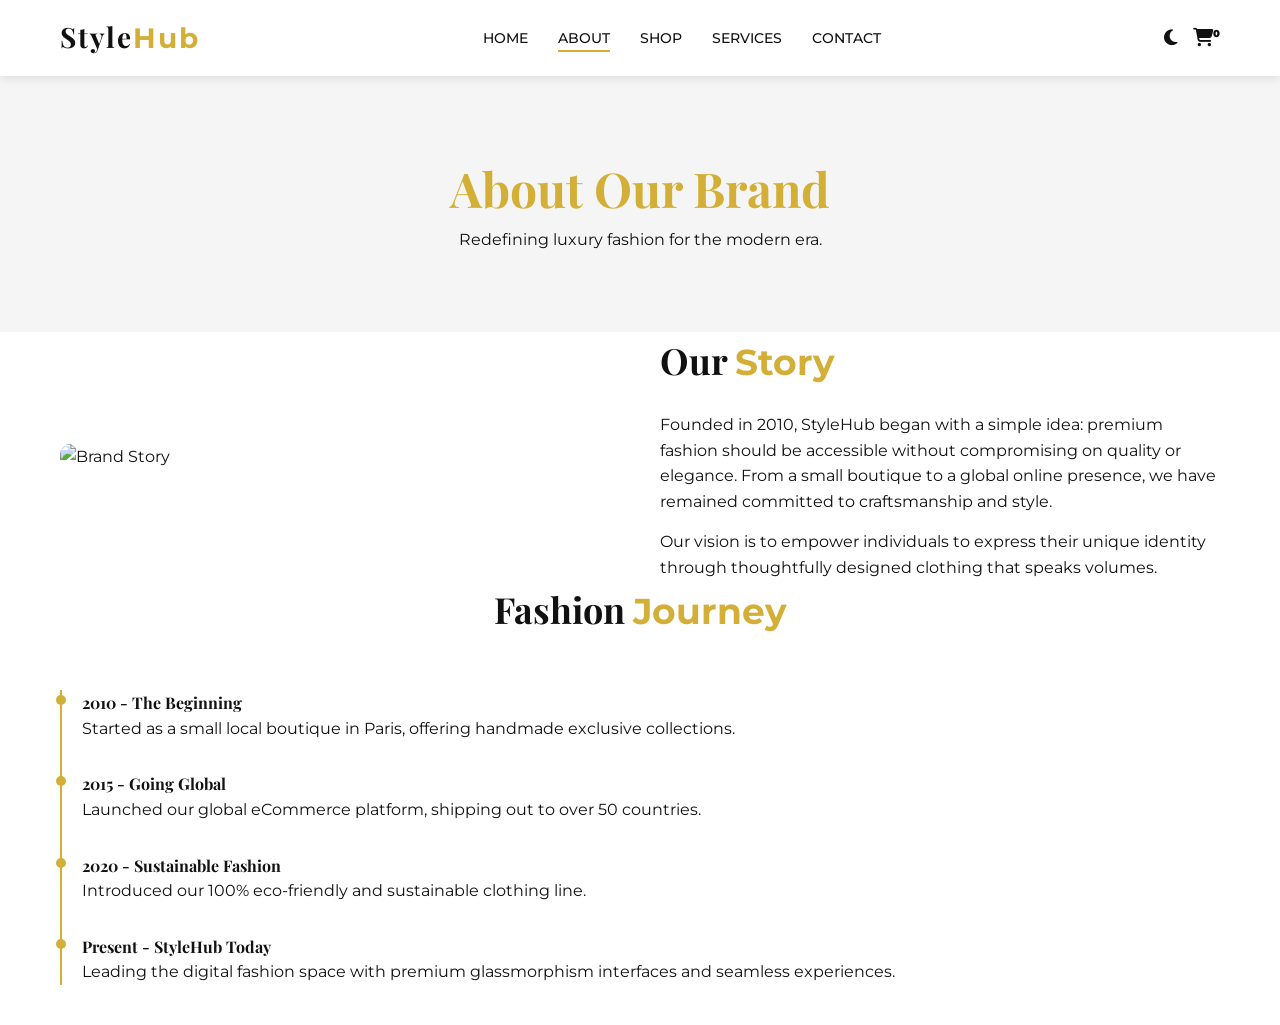
==== about.html @ 5af8fa60 "Initial commit with professional README" ====
<!DOCTYPE html>
<html lang="en">
<head>
    <meta charset="UTF-8">
    <meta name="viewport" content="width=device-width, initial-scale=1.0">
    <title>About Us | StyleHub</title>
    <link href="https://fonts.googleapis.com/css2?family=Montserrat:wght@300;400;500;600&family=Playfair+Display:wght@400;700&display=swap" rel="stylesheet">
    <link rel="stylesheet" href="https://cdnjs.cloudflare.com/ajax/libs/font-awesome/6.4.0/css/all.min.css">
    <link rel="stylesheet" href="css/style.css">
</head>
<body>
    <header>
        <div class="nav-container">
            <a href="index.html" class="logo">Style<span>Hub</span></a>
            <nav>
                <ul class="nav-links" id="nav-links">
                    <li><a href="index.html">Home</a></li>
                    <li><a href="about.html" class="active">About</a></li>
                    <li><a href="shop.html">Shop</a></li>
                    <li><a href="services.html">Services</a></li>
                    <li><a href="contact.html">Contact</a></li>
                </ul>
            </nav>
            <div class="nav-icons">
                <i class="fa-solid fa-moon" id="theme-toggle"></i>
                <i class="fa-solid fa-cart-shopping"><span class="cart-count" style="font-size:10px; vertical-align: top;">0</span></i>
                <i class="fa-solid fa-bars menu-btn" id="menu-btn"></i>
            </div>
        </div>
    </header>

    <div class="page-header">
        <h1>About Our Brand</h1>
        <p>Redefining luxury fashion for the modern era.</p>
    </div>

    <section class="container animate-on-scroll">
        <div class="about-grid">
            <div>
                <img src="https://images.unsplash.com/photo-1445205170230-053b83016050?w=600&q=80" alt="Brand Story" style="width:100%; border-radius:10px;">
            </div>
            <div>
                <h2 class="section-title" style="text-align:left; margin-bottom: 20px;">Our <span>Story</span></h2>
                <p>Founded in 2010, StyleHub began with a simple idea: premium fashion should be accessible without compromising on quality or elegance. From a small boutique to a global online presence, we have remained committed to craftsmanship and style.</p>
                <p style="margin-top: 15px;">Our vision is to empower individuals to express their unique identity through thoughtfully designed clothing that speaks volumes.</p>
            </div>
        </div>
    </section>

    <section class="container animate-on-scroll" style="padding-top:0;">
        <h2 class="section-title">Fashion <span>Journey</span></h2>
        <div class="timeline">
            <div class="timeline-item">
                <h4>2010 - The Beginning</h4>
                <p>Started as a small local boutique in Paris, offering handmade exclusive collections.</p>
            </div>
            <div class="timeline-item">
                <h4>2015 - Going Global</h4>
                <p>Launched our global eCommerce platform, shipping out to over 50 countries.</p>
            </div>
            <div class="timeline-item">
                <h4>2020 - Sustainable Fashion</h4>
                <p>Introduced our 100% eco-friendly and sustainable clothing line.</p>
            </div>
            <div class="timeline-item">
                <h4>Present - StyleHub Today</h4>
                <p>Leading the digital fashion space with premium glassmorphism interfaces and seamless experiences.</p>
            </div>
        </div>
    </section>

    <script src="js/script.js"></script>
    <script src="js/cart.js"></script>
</body>
</html>
---- css/style.css ----
:root {
    --color-black: #111111;
    --color-white: #FFFFFF;
    --color-gold: #D4AF37;
    --color-gray: #F5F5F5;
    
    --bg-color: var(--color-white);
    --text-color: var(--color-black);
    --card-bg: var(--color-white);
    --nav-bg: rgba(255, 255, 255, 0.95);
}

[data-theme="dark"] {
    --bg-color: #1a1a1a;
    --text-color: var(--color-white);
    --color-gray: #2a2a2a;
    --card-bg: #222222;
    --nav-bg: rgba(17, 17, 17, 0.95);
}

* {
    margin: 0;
    padding: 0;
    box-sizing: border-box;
    font-family: 'Montserrat', sans-serif;
}

body {
    background-color: var(--bg-color);
    color: var(--text-color);
    line-height: 1.6;
    transition: background-color 0.3s, color 0.3s;
    overflow-x: hidden;
}

h1, h2, h3, h4 {
    font-family: 'Playfair Display', serif;
}

a {
    text-decoration: none;
    color: inherit;
}

ul {
    list-style: none;
}

/* Utilities */
.container {
    max-width: 1200px;
    margin: 0 auto;
    padding: 0 20px;
}
.btn {
    display: inline-block;
    padding: 12px 30px;
    background: var(--color-black);
    color: var(--color-white);
    border: none;
    cursor: pointer;
    text-transform: uppercase;
    letter-spacing: 1px;
    font-size: 14px;
    transition: background 0.3s, transform 0.3s;
}
.btn:hover {
    background: var(--color-gold);
    color: var(--color-black);
    transform: translateY(-3px);
}
.btn-gold {
    background: var(--color-gold);
    color: var(--color-black);
}
.btn-gold:hover {
    background: var(--color-black);
    color: var(--color-white);
}

/* Glassmorphism */
.glass-card {
    background: rgba(255, 255, 255, 0.05);
    backdrop-filter: blur(10px);
    -webkit-backdrop-filter: blur(10px);
    border: 1px solid rgba(255, 255, 255, 0.1);
    box-shadow: 0 8px 32px 0 rgba(0, 0, 0, 0.1);
    border-radius: 10px;
}

/* Navbar */
header {
    position: fixed;
    width: 100%;
    top: 0;
    z-index: 1000;
    background: var(--nav-bg);
    box-shadow: 0 2px 10px rgba(0,0,0,0.1);
    backdrop-filter: blur(5px);
}
.nav-container {
    display: flex;
    justify-content: space-between;
    align-items: center;
    padding: 15px 20px;
    max-width: 1200px;
    margin: 0 auto;
}
.logo {
    font-size: 28px;
    font-weight: 700;
    font-family: 'Playfair Display', serif;
    letter-spacing: 2px;
}
.logo span {
    color: var(--color-gold);
}
.nav-links {
    display: flex;
    gap: 30px;
}
.nav-links a {
    font-size: 14px;
    font-weight: 500;
    text-transform: uppercase;
    position: relative;
    transition: color 0.3s;
}
.nav-links a::after {
    content: '';
    position: absolute;
    width: 0;
    height: 2px;
    bottom: -5px;
    left: 0;
    background: var(--color-gold);
    transition: width 0.3s;
}
.nav-links a:hover::after, .nav-links a.active::after {
    width: 100%;
}
.nav-icons {
    display: flex;
    gap: 15px;
    font-size: 18px;
}
.nav-icons i {
    cursor: pointer;
    transition: color 0.3s;
}
.nav-icons i:hover {
    color: var(--color-gold);
}
.menu-btn {
    display: none;
    font-size: 24px;
    cursor: pointer;
}

/* Hero Section */
.hero {
    height: 100vh;
    background: url('https://images.unsplash.com/photo-1490481651871-ab68de25d43d?w=1600&q=80') center/cover no-repeat;
    display: flex;
    align-items: center;
    justify-content: center;
    text-align: center;
    color: var(--color-white);
    position: relative;
}
.hero::before {
    content: '';
    position: absolute;
    top: 0; left: 0; width: 100%; height: 100%;
    background: rgba(0,0,0,0.4);
}
.hero-content {
    position: relative;
    z-index: 1;
    max-width: 800px;
    padding: 20px;
}
.hero-content h1 {
    font-size: 60px;
    margin-bottom: 20px;
    animation: fadeInUp 1s ease;
}
.hero-content p {
    font-size: 18px;
    margin-bottom: 30px;
    animation: fadeInUp 1.2s ease;
}

/* Sections General */
section {
    padding: 80px 0;
}
.section-title {
    text-align: center;
    font-size: 36px;
    margin-bottom: 50px;
}
.section-title span {
    color: var(--color-gold);
}

/* Categories - Home */
.categories-grid {
    display: grid;
    grid-template-columns: repeat(3, 1fr);
    gap: 30px;
}
.category-card {
    position: relative;
    height: 400px;
    overflow: hidden;
    cursor: pointer;
}
.category-card img {
    width: 100%;
    height: 100%;
    object-fit: cover;
    transition: transform 0.5s;
}
.category-card:hover img {
    transform: scale(1.1);
}
.category-info {
    position: absolute;
    bottom: 20px;
    left: 50%;
    transform: translateX(-50%);
    background: rgba(255,255,255,0.9);
    color: var(--color-black);
    padding: 10px 30px;
    text-transform: uppercase;
    font-weight: bold;
    letter-spacing: 1px;
}

/* Products Grid */
.products-grid {
    display: grid;
    grid-template-columns: repeat(auto-fit, minmax(250px, 1fr));
    gap: 30px;
}
.product-card {
    background: var(--card-bg);
    padding-bottom: 15px;
    text-align: center;
    transition: transform 0.3s, opacity 0.3s;
    overflow: hidden;
    position: relative;
}
.product-card:hover {
    transform: translateY(-10px);
}
.product-img {
    position: relative;
    overflow: hidden;
    aspect-ratio: 3/4;
    height: auto;
    margin-bottom: 15px;
}
.product-img img {
    width: 100%;
    height: 100%;
    object-fit: cover;
    transition: transform 0.5s;
}
.product-card:hover .product-img img {
    transform: scale(1.05);
}
.product-actions {
    position: absolute;
    bottom: -50px;
    left: 0;
    width: 100%;
    display: flex;
    justify-content: center;
    gap: 10px;
    transition: bottom 0.3s;
    background: rgba(255,255,255,0.8);
    padding: 10px 0;
}
.product-card:hover .product-actions {
    bottom: 0;
}
.product-actions button {
    background: var(--color-black);
    color: white;
    border: none;
    padding: 8px 15px;
    cursor: pointer;
}
.product-actions button:hover {
    background: var(--color-gold);
}
.product-info h3 {
    font-family: 'Montserrat', sans-serif;
    font-size: 16px;
    margin-bottom: 5px;
}
.product-info .price {
    color: var(--color-gold);
    font-weight: bold;
}
.product-info .stars {
    color: var(--color-gold);
    font-size: 12px;
    margin-top: 5px;
}

/* Newsletter */
.newsletter {
    background: var(--color-gray);
    text-align: center;
    padding: 60px 20px;
}
.newsletter form {
    max-width: 500px;
    margin: 20px auto 0;
    display: flex;
}
.newsletter input {
    flex: 1;
    padding: 15px;
    border: 1px solid #ccc;
    outline: none;
}
.newsletter button {
    border-radius: 0;
}

/* Footer */
footer {
    background: #111111;
    color: #fff;
    padding: 60px 0 20px;
}
.footer-grid {
    display: grid;
    grid-template-columns: repeat(auto-fit, minmax(200px, 1fr));
    gap: 40px;
    margin-bottom: 40px;
}
.footer-col h4 {
    color: var(--color-gold);
    margin-bottom: 20px;
    font-family: 'Montserrat', sans-serif;
}
.footer-col ul li {
    margin-bottom: 10px;
}
.footer-col ul li a {
    color: #aaa;
    transition: color 0.3s;
}
.footer-col ul li a:hover {
    color: var(--color-gold);
}
.social-links a {
    display: inline-block;
    width: 35px;
    height: 35px;
    background: #222;
    color: #fff;
    text-align: center;
    line-height: 35px;
    border-radius: 50%;
    margin-right: 10px;
    transition: background 0.3s;
}
.social-links a:hover {
    background: var(--color-gold);
}
.footer-bottom {
    text-align: center;
    padding-top: 20px;
    border-top: 1px solid #333;
    color: #777;
    font-size: 14px;
}

/* Animations */
@keyframes fadeInUp {
    from { opacity: 0; transform: translateY(30px); }
    to { opacity: 1; transform: translateY(0); }
}
.animate-on-scroll {
    opacity: 0;
    transform: translateY(30px);
    transition: opacity 0.6s ease-out, transform 0.6s ease-out;
}
.animate-on-scroll.scrolled {
    opacity: 1;
    transform: translateY(0);
}

/* Page Headers (About, Shop, etc) */
.page-header {
    padding: 150px 0 80px;
    background: var(--color-gray);
    text-align: center;
}
.page-header h1 {
    font-size: 48px;
    color: var(--color-gold);
}

/* Filters */
.filters {
    display: flex;
    justify-content: center;
    gap: 15px;
    margin-bottom: 40px;
    flex-wrap: wrap;
}
.filter-btn {
    background: transparent;
    border: 1px solid var(--text-color);
    color: var(--text-color);
    padding: 8px 20px;
    cursor: pointer;
    transition: all 0.3s;
}
.filter-btn:hover, .filter-btn.active {
    background: var(--color-black);
    color: var(--color-white);
    border-color: var(--color-black);
}
[data-theme="dark"] .filter-btn:hover, [data-theme="dark"] .filter-btn.active {
    background: var(--color-gold);
    color: var(--color-black);
    border-color: var(--color-gold);
}

/* About Page Specifics */
.about-grid { display: grid; grid-template-columns: 1fr 1fr; gap: 40px; align-items: center; }
.timeline { border-left: 2px solid var(--color-gold); padding-left: 20px; margin: 40px 0; }
.timeline-item { margin-bottom: 30px; position: relative; }
.timeline-item::before { content: ''; position: absolute; left: -26px; top: 5px; width: 10px; height: 10px; border-radius: 50%; background: var(--color-gold); }

/* Services */
.services-grid { display: grid; grid-template-columns: repeat(auto-fit, minmax(280px, 1fr)); gap: 30px; }
.service-item { text-align: center; padding: 40px 20px; background: var(--color-gray); border-radius: 8px; transition: transform 0.3s; }
.service-item:hover { transform: translateY(-5px); box-shadow: 0 10px 20px rgba(0,0,0,0.1); }
.service-item i { font-size: 40px; color: var(--color-gold); margin-bottom: 20px; }

/* Contact Form */
.contact-container { display: grid; grid-template-columns: 1fr 1fr; gap: 50px; }
.contact-form input, .contact-form textarea { width: 100%; padding: 15px; margin-bottom: 20px; border: 1px solid #ccc; background: var(--bg-color); color: var(--text-color); outline: none; }
.contact-form textarea { height: 150px; resize: none; }

/* Responsive */
@media (max-width: 768px) {
    section { padding: 40px 0; }
    .page-header { padding: 100px 0 40px; }
    
    .nav-links {
        display: none;
        flex-direction: column;
        position: absolute;
        top: 60px;
        left: 0;
        width: 100%;
        background: var(--nav-bg);
        padding: 20px;
        text-align: center;
        box-shadow: 0 4px 10px rgba(0,0,0,0.1);
    }
    .nav-links li { margin: 10px 0; }
    .nav-links.active { display: flex; }
    .menu-btn { display: block; }
    
    .hero-content h1 { font-size: 36px; }
    .hero-content p { font-size: 16px; }
    .page-header h1 { font-size: 32px; }
    
    .categories-grid { grid-template-columns: 1fr; gap: 15px; }
    .category-card { height: 250px; }
    
    .about-grid { grid-template-columns: 1fr; gap: 20px; }
    .contact-container { grid-template-columns: 1fr; gap: 30px; }
    .footer-grid { gap: 25px; text-align: center; }
    
    .services-grid { grid-template-columns: 1fr; }
    
    .newsletter form { flex-direction: column; gap: 15px; }
    .newsletter form input { padding: 12px; }
    .newsletter button { width: 100%; padding: 12px; }
    
    /* Make product grid 2 columns on tablets, 1 column on smaller phones */
    .products-grid { grid-template-columns: repeat(auto-fit, minmax(200px, 1fr)); gap: 20px; }
}

/* Extra small devices like 360px phones */
@media (max-width: 480px) {
    .section-title { font-size: 28px; margin-bottom: 30px; }
    .hero-content h1 { font-size: 28px; margin-bottom: 15px; }
    .logo { font-size: 22px; }
    .products-grid { grid-template-columns: 1fr; }
    .filters { gap: 10px; }
    .filter-btn { padding: 6px 12px; font-size: 12px; }
}
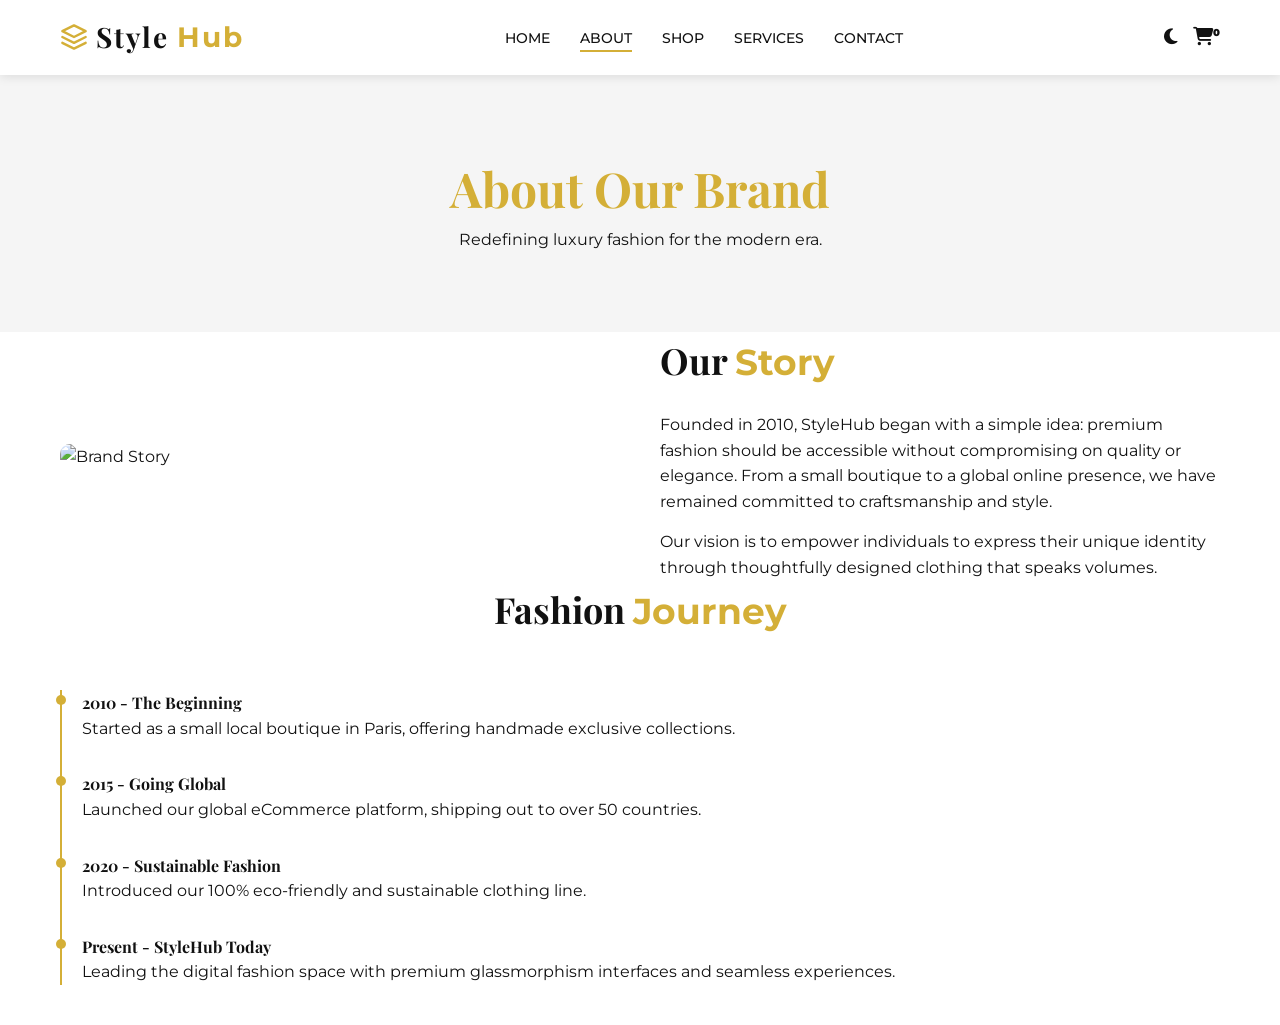
==== commit d6708003: "Added professional geometric crown logo to all HTML pages" ====
--- a/about.html
+++ b/about.html
@@ -11,7 +11,7 @@
 <body>
     <header>
         <div class="nav-container">
-            <a href="index.html" class="logo">Style<span>Hub</span></a>
+            <a href="index.html" class="logo" style="display: flex; align-items: center; gap: 8px;"><svg width="28" height="28" viewBox="0 0 24 24" fill="none" stroke="currentColor" stroke-width="2" stroke-linecap="round" stroke-linejoin="round" style="color: #d4af37;"><polygon points="12 2 2 7 12 12 22 7 12 2"></polygon><polyline points="2 17 12 22 22 17"></polyline><polyline points="2 12 12 17 22 12"></polyline></svg>Style<span>Hub</span></a>
             <nav>
                 <ul class="nav-links" id="nav-links">
                     <li><a href="index.html">Home</a></li>
@@ -72,4 +72,4 @@
     <script src="js/script.js"></script>
     <script src="js/cart.js"></script>
 </body>
-</html>+</html>
